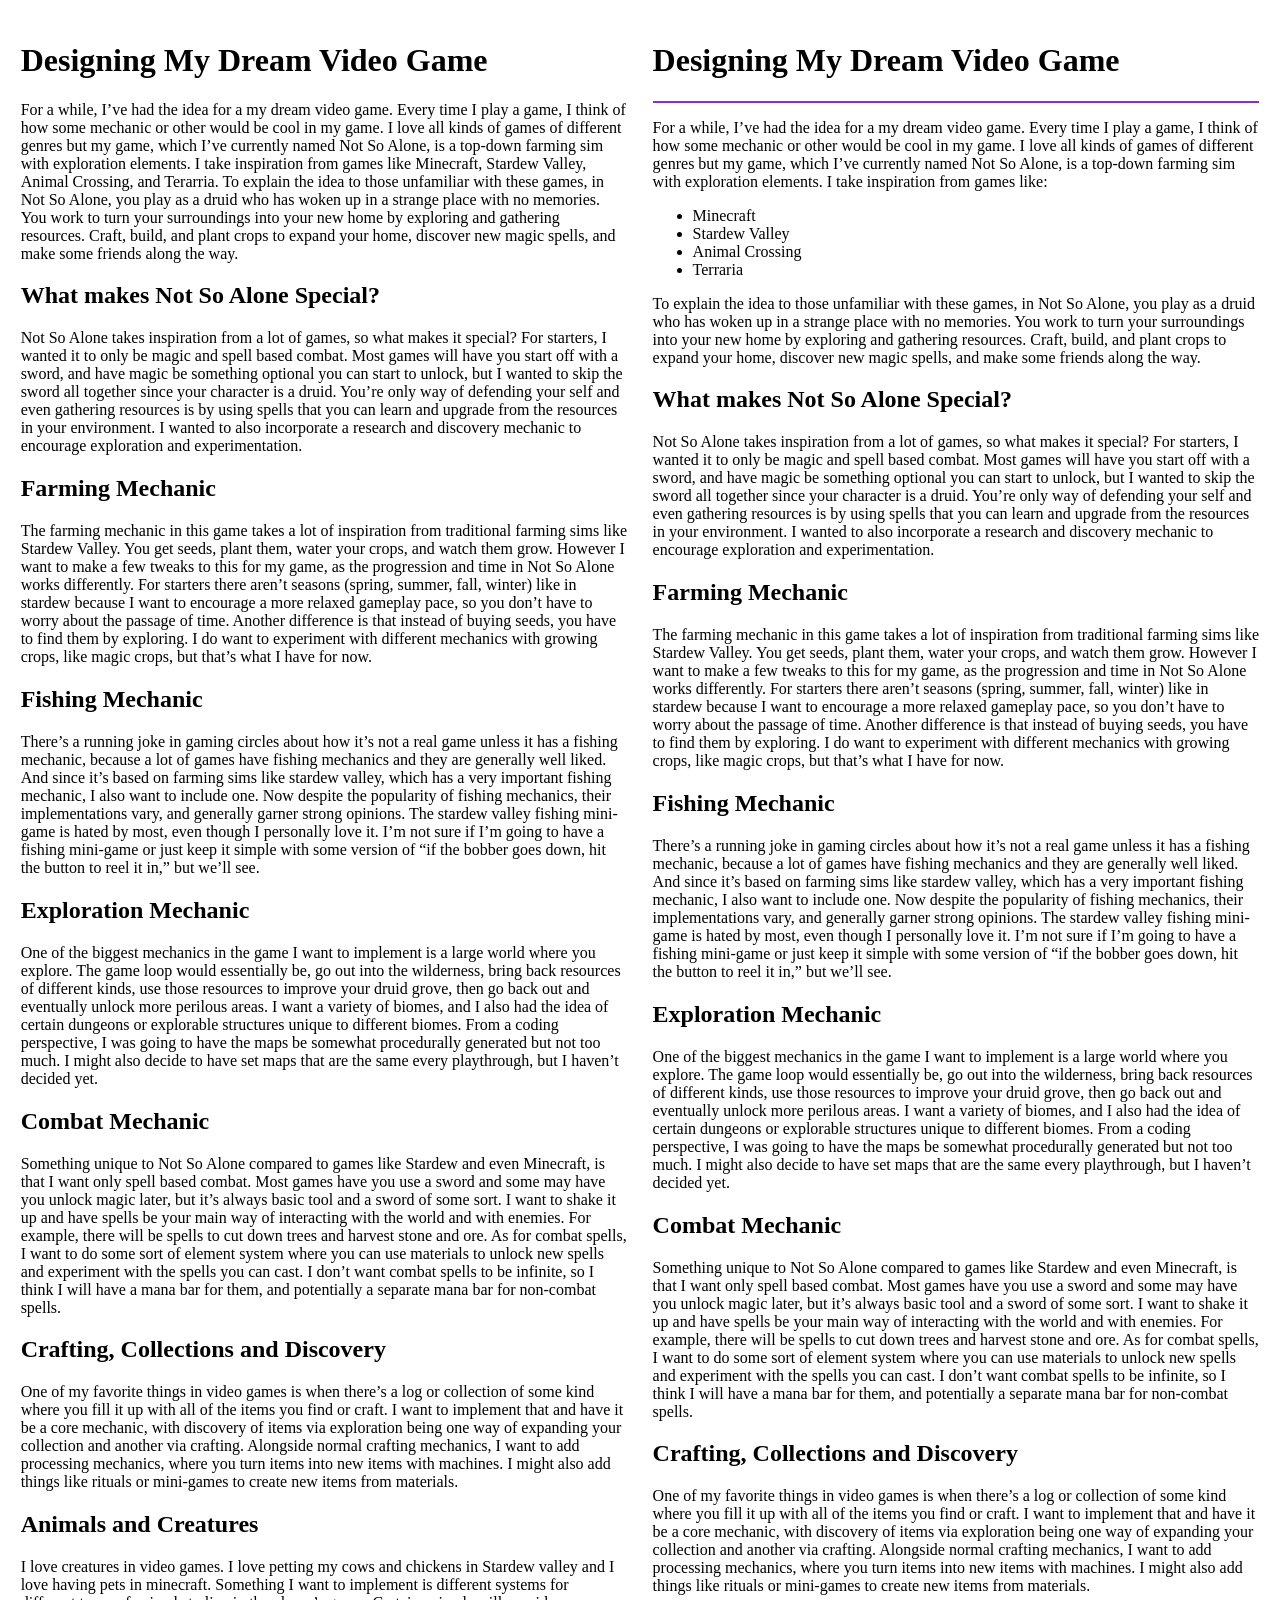
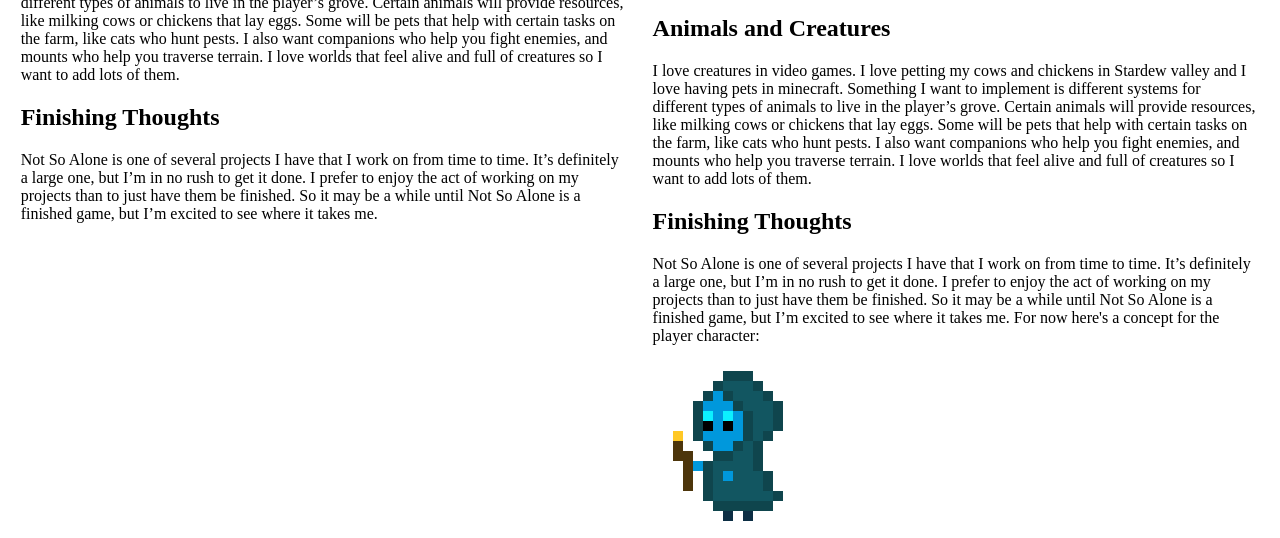
==== notsoalone.html @ 48147784 "more changes" ====
<!DOCTYPE html>
<html lang="en">
    <head>
        <title>Not So Alone</title>
        <style>
            div {
            width: 48%;
            float: left;
            margin: 1%
            }
           hr {
           
            border: 1px solid blueviolet;
            }

        </style>
    </head>
    <body>
        <div>
        <h1>Designing My Dream Video Game</h1>
        <p>For a while, I’ve had the idea for a my dream video game. 
            Every time I play a game, I think of how some mechanic or other would be cool in my game. 
            I love all kinds of games of different genres but my game, which I’ve currently named Not So Alone, is a top-down farming sim with exploration elements. 
            I take inspiration from games like Minecraft, Stardew Valley, Animal Crossing, and Terarria. To explain the idea to those unfamiliar with these games, in Not So Alone, you play as a druid who has woken up in a strange place with no memories. 
            You work to turn your surroundings into your new home by exploring and gathering resources.
            Craft, build, and plant crops to expand your home, discover new magic spells, and make some friends along the way.
        </p>
        <h2>What makes Not So Alone Special?</h2>
        <p>Not So Alone takes inspiration from a lot of games, so what makes it special? For starters, I wanted it to only be magic and spell based combat. 
            Most games will have you start off with a sword, and have magic be something optional you can start to unlock, but I wanted to skip the sword all together since your character is a druid. 
            You’re only way of defending your self and even gathering resources is by using spells that you can learn and upgrade from the resources in your environment.
            I wanted to also incorporate a research and discovery mechanic to encourage exploration and experimentation.
        </p>
        <h2>Farming Mechanic</h2>
        <p>
           The farming mechanic in this game takes a lot of inspiration from traditional farming sims like Stardew Valley.
           You get seeds, plant them, water your crops, and watch them grow.
           However I want to make a few tweaks to this for my game, as the progression and time in Not So Alone works differently.
           For starters there aren’t seasons (spring, summer, fall, winter) like in stardew because I want to encourage a more relaxed gameplay pace, so you don’t have to worry about the passage of time.
           Another difference is that instead of buying seeds, you have to find them by exploring.
           I do want to experiment with different mechanics with growing crops, like magic crops, but that’s what I have for now. 
        </p>
        <h2>Fishing Mechanic</h2>
        <p>
            There’s a running joke in gaming circles about how it’s not a real game unless it has a fishing mechanic, because a lot of games have fishing mechanics and they are generally well liked.
            And since it’s based on farming sims like stardew valley, which has a very important fishing mechanic, I also want to include one.
            Now despite the popularity of fishing mechanics, their implementations vary, and generally garner strong opinions.
            The stardew valley fishing mini-game is hated by most, even though I personally love it.
            I’m not sure if I’m going to have a fishing mini-game or just keep it simple with some version of “if the bobber goes down, hit the button to reel it in,” but we’ll see.
        </p>
        <h2>Exploration Mechanic</h2>
        <p>One of the biggest mechanics in the game I want to implement is a large world where you explore.
            The game loop would essentially be, go out into the wilderness, bring back resources of different kinds, use those resources to improve your druid grove, then go back out and eventually unlock more perilous areas.
            I want a variety of biomes, and I also had the idea of certain dungeons or explorable structures unique to different biomes.
            From a coding perspective, I was going to have the maps be somewhat procedurally generated but not too much.
            I might also decide to have set maps that are the same every playthrough, but I haven’t decided yet.
        </p>
        <h2 >Combat Mechanic</h2>
        <p>
            Something unique to Not So Alone compared to games like Stardew and even Minecraft, is that I want only spell based combat.
            Most games have you use a sword and some may have you unlock magic later, but it’s always basic tool and a sword of some sort.
            I want to shake it up and have spells be your main way of interacting with the world and with enemies.
            For example, there will be spells to cut down trees and harvest stone and ore.
            As for combat spells, I want to do some sort of element system where you can use materials to unlock new spells and experiment with the spells you can cast.
            I don’t want combat spells to be infinite, so I think I will have a mana bar for them, and potentially a separate mana bar for non-combat spells.
        </p>
        <h2>Crafting, Collections and Discovery</h2>
        <p>One of my favorite things in video games is when there’s a log or collection of some kind where you fill it up with all of the items you find or craft.
            I want to implement that and have it be a core mechanic, with discovery of items via exploration being one way of expanding your collection and another via crafting.
            Alongside normal crafting mechanics, I want to add processing mechanics, where you turn items into new items with machines.
            I might also add things like rituals or mini-games to create new items from materials.
        </p>
        <h2>Animals and Creatures</h2>
        <p>
            I love creatures in video games. I love petting my cows and chickens in Stardew valley and I love having pets in minecraft. Something I want to implement is different systems for different types of animals to live in the player’s grove.
            Certain animals will provide resources, like milking cows or chickens that lay eggs.
            Some will be pets that help with certain tasks on the farm, like cats who hunt pests.
            I also want companions who help you fight enemies, and mounts who help you traverse terrain.
            I love worlds that feel alive and full of creatures so I want to add lots of them.
        </p>
        <h2>Finishing Thoughts</h2>
        <p>
            Not So Alone is one of several projects I have that I work on from time to time.
            It’s definitely a large one, but I’m in no rush to get it done.
            I prefer to enjoy the act of working on my projects than to just have them be finished.
            So it may be a while until Not So Alone is a finished game, but I’m excited to see where it takes me.
        </p>
        </div>

        <!-- AFTER STARTS HERE -->

        <div>
        <h1>Designing My Dream Video Game</h1>
        <hr>
        <p>For a while, I’ve had the idea for a my dream video game. 
            Every time I play a game, I think of how some mechanic or other would be cool in my game. 
            I love all kinds of games of different genres but my game, which I’ve currently named Not So Alone, is a top-down farming sim with exploration elements. 
            I take inspiration from games like:
            <ul>
                <li>Minecraft</li>
                <li>Stardew Valley</li>
                <li>Animal Crossing</li>
                <li>Terraria</li>
            </ul>
            To explain the idea to those unfamiliar with these games, in Not So Alone, you play as a druid who has woken up in a strange place with no memories. 
            You work to turn your surroundings into your new home by exploring and gathering resources.
            Craft, build, and plant crops to expand your home, discover new magic spells, and make some friends along the way.
        </p>
        <h2>What makes Not So Alone Special?</h2>
        <p>Not So Alone takes inspiration from a lot of games, so what makes it special? For starters, I wanted it to only be magic and spell based combat. 
            Most games will have you start off with a sword, and have magic be something optional you can start to unlock, but I wanted to skip the sword all together since your character is a druid. 
            You’re only way of defending your self and even gathering resources is by using spells that you can learn and upgrade from the resources in your environment.
            I wanted to also incorporate a research and discovery mechanic to encourage exploration and experimentation.
        </p>
        <h2 >Farming Mechanic</h2>
        <p>The farming mechanic in this game takes a lot of inspiration from traditional farming sims like Stardew Valley.
           You get seeds, plant them, water your crops, and watch them grow.
           However I want to make a few tweaks to this for my game, as the progression and time in Not So Alone works differently.
           For starters there aren’t seasons (spring, summer, fall, winter) like in stardew because I want to encourage a more relaxed gameplay pace, so you don’t have to worry about the passage of time.
           Another difference is that instead of buying seeds, you have to find them by exploring.
           I do want to experiment with different mechanics with growing crops, like magic crops, but that’s what I have for now. 
        </p>
        <h2>Fishing Mechanic</h2>
        <p>There’s a running joke in gaming circles about how it’s not a real game unless it has a fishing mechanic, because a lot of games have fishing mechanics and they are generally well liked.
            And since it’s based on farming sims like stardew valley, which has a very important fishing mechanic, I also want to include one.
            Now despite the popularity of fishing mechanics, their implementations vary, and generally garner strong opinions.
            The stardew valley fishing mini-game is hated by most, even though I personally love it.
            I’m not sure if I’m going to have a fishing mini-game or just keep it simple with some version of “if the bobber goes down, hit the button to reel it in,” but we’ll see.
        </p>
        <h2>Exploration Mechanic</h2>
        <p>One of the biggest mechanics in the game I want to implement is a large world where you explore.
            The game loop would essentially be, go out into the wilderness, bring back resources of different kinds, use those resources to improve your druid grove, then go back out and eventually unlock more perilous areas.
            I want a variety of biomes, and I also had the idea of certain dungeons or explorable structures unique to different biomes.
            From a coding perspective, I was going to have the maps be somewhat procedurally generated but not too much.
            I might also decide to have set maps that are the same every playthrough, but I haven’t decided yet.
        </p>
        <h2>Combat Mechanic</h2>
        <p>Something unique to Not So Alone compared to games like Stardew and even Minecraft, is that I want only spell based combat.
            Most games have you use a sword and some may have you unlock magic later, but it’s always basic tool and a sword of some sort.
            I want to shake it up and have spells be your main way of interacting with the world and with enemies.
            For example, there will be spells to cut down trees and harvest stone and ore.
            As for combat spells, I want to do some sort of element system where you can use materials to unlock new spells and experiment with the spells you can cast.
            I don’t want combat spells to be infinite, so I think I will have a mana bar for them, and potentially a separate mana bar for non-combat spells.
        </p>
        <h2>Crafting, Collections and Discovery</h2>
        <p>One of my favorite things in video games is when there’s a log or collection of some kind where you fill it up with all of the items you find or craft.
            I want to implement that and have it be a core mechanic, with discovery of items via exploration being one way of expanding your collection and another via crafting.
            Alongside normal crafting mechanics, I want to add processing mechanics, where you turn items into new items with machines.
            I might also add things like rituals or mini-games to create new items from materials.
        </p>
        <h2>Animals and Creatures</h2>
        <p>I love creatures in video games. I love petting my cows and chickens in Stardew valley and I love having pets in minecraft. Something I want to implement is different systems for different types of animals to live in the player’s grove.
                Certain animals will provide resources, like milking cows or chickens that lay eggs.
            Some will be pets that help with certain tasks on the farm, like cats who hunt pests.
            I also want companions who help you fight enemies, and mounts who help you traverse terrain.
            I love worlds that feel alive and full of creatures so I want to add lots of them.
        </p>
        <h2>Finishing Thoughts</h2>
        <p>
            Not So Alone is one of several projects I have that I work on from time to time.
            It’s definitely a large one, but I’m in no rush to get it done.
            I prefer to enjoy the act of working on my projects than to just have them be finished.
            So it may be a while until Not So Alone is a finished game, but I’m excited to see where it takes me.
            For now here's a concept for the player character:
        </p>
        <img src="images/lildruid16xtest.gif" alt="Little Druid"/>
        </div>
    </body>
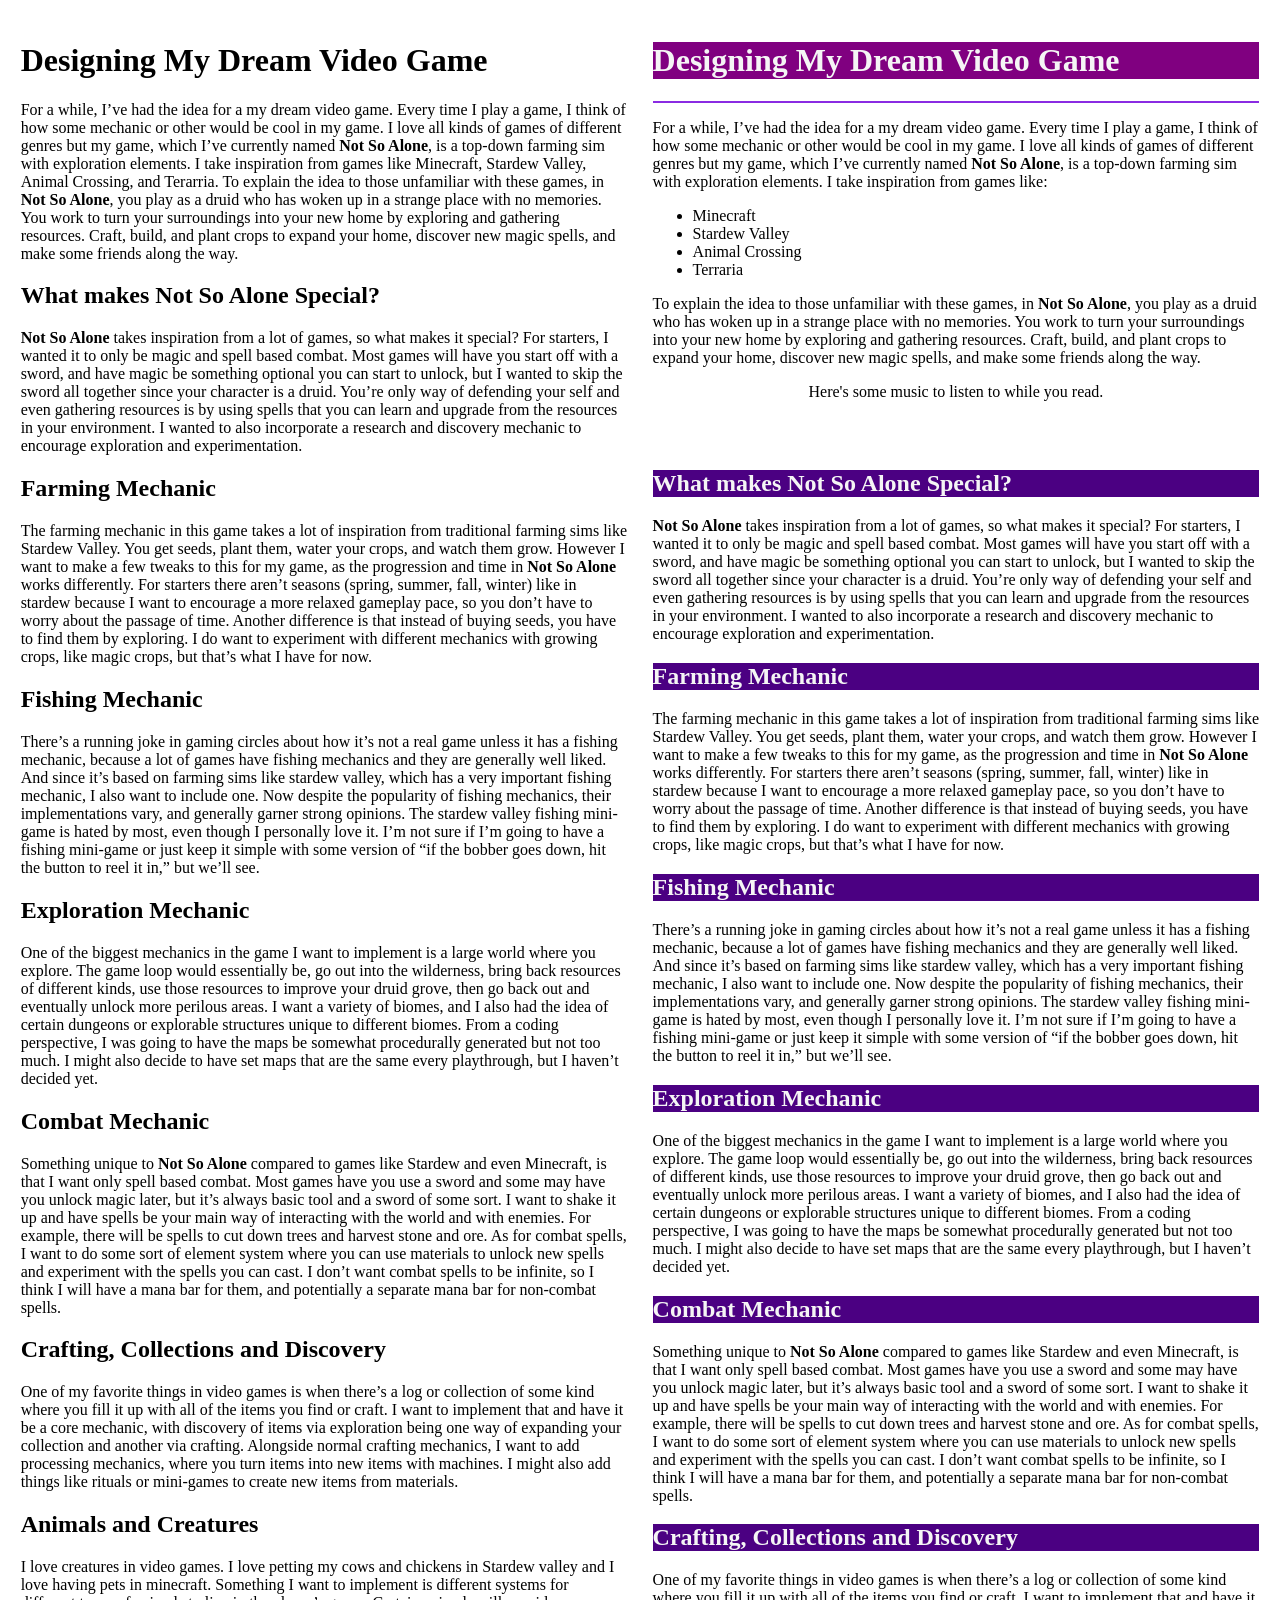
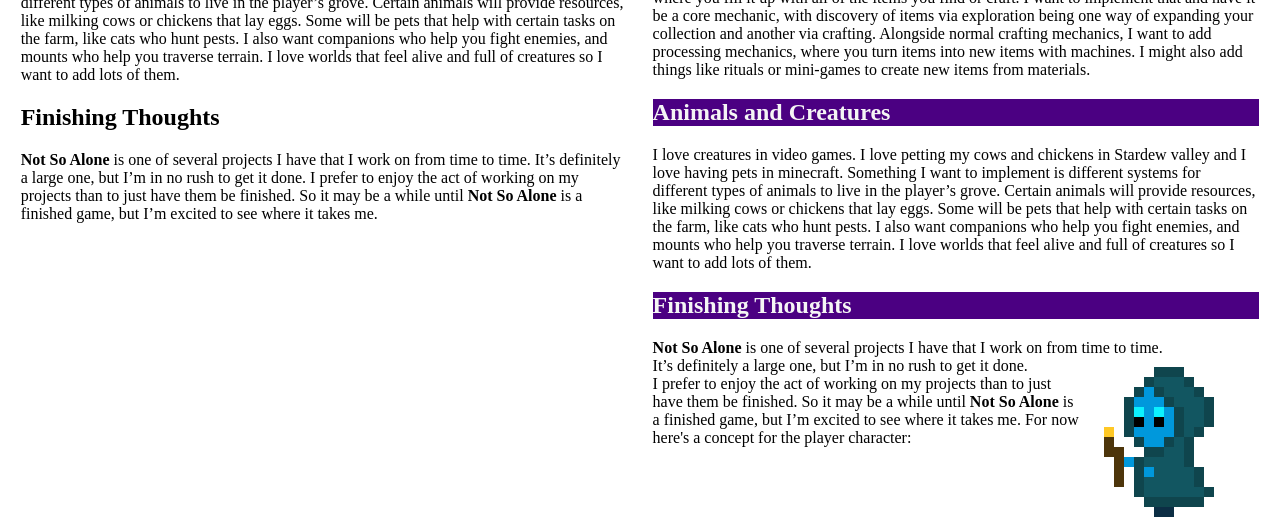
==== commit 4d043175: "finish assign 13" ====
--- a/notsoalone.html
+++ b/notsoalone.html
@@ -12,7 +12,18 @@
            
             border: 1px solid blueviolet;
             }
-
+            .secondh1{
+                background-color: purple;
+                color:whitesmoke;
+            }
+            .secondh2{
+                color:whitesmoke;
+                background-color:indigo;
+            }
+             .imageright {
+            float: right;
+            margin-right: 15px;
+            }   
         </style>
     </head>
     <body>
@@ -20,13 +31,13 @@
         <h1>Designing My Dream Video Game</h1>
         <p>For a while, I’ve had the idea for a my dream video game. 
             Every time I play a game, I think of how some mechanic or other would be cool in my game. 
-            I love all kinds of games of different genres but my game, which I’ve currently named Not So Alone, is a top-down farming sim with exploration elements. 
-            I take inspiration from games like Minecraft, Stardew Valley, Animal Crossing, and Terarria. To explain the idea to those unfamiliar with these games, in Not So Alone, you play as a druid who has woken up in a strange place with no memories. 
+            I love all kinds of games of different genres but my game, which I’ve currently named <strong>Not So Alone</strong>, is a top-down farming sim with exploration elements. 
+            I take inspiration from games like Minecraft, Stardew Valley, Animal Crossing, and Terarria. To explain the idea to those unfamiliar with these games, in <strong>Not So Alone</strong>, you play as a druid who has woken up in a strange place with no memories. 
             You work to turn your surroundings into your new home by exploring and gathering resources.
             Craft, build, and plant crops to expand your home, discover new magic spells, and make some friends along the way.
         </p>
-        <h2>What makes Not So Alone Special?</h2>
-        <p>Not So Alone takes inspiration from a lot of games, so what makes it special? For starters, I wanted it to only be magic and spell based combat. 
+        <h2>What makes <strong>Not So Alone</strong> Special?</h2>
+        <p><strong>Not So Alone</strong> takes inspiration from a lot of games, so what makes it special? For starters, I wanted it to only be magic and spell based combat. 
             Most games will have you start off with a sword, and have magic be something optional you can start to unlock, but I wanted to skip the sword all together since your character is a druid. 
             You’re only way of defending your self and even gathering resources is by using spells that you can learn and upgrade from the resources in your environment.
             I wanted to also incorporate a research and discovery mechanic to encourage exploration and experimentation.
@@ -35,7 +46,7 @@
         <p>
            The farming mechanic in this game takes a lot of inspiration from traditional farming sims like Stardew Valley.
            You get seeds, plant them, water your crops, and watch them grow.
-           However I want to make a few tweaks to this for my game, as the progression and time in Not So Alone works differently.
+           However I want to make a few tweaks to this for my game, as the progression and time in <strong>Not So Alone</strong> works differently.
            For starters there aren’t seasons (spring, summer, fall, winter) like in stardew because I want to encourage a more relaxed gameplay pace, so you don’t have to worry about the passage of time.
            Another difference is that instead of buying seeds, you have to find them by exploring.
            I do want to experiment with different mechanics with growing crops, like magic crops, but that’s what I have for now. 
@@ -57,7 +68,7 @@
         </p>
         <h2 >Combat Mechanic</h2>
         <p>
-            Something unique to Not So Alone compared to games like Stardew and even Minecraft, is that I want only spell based combat.
+            Something unique to <strong>Not So Alone</strong> compared to games like Stardew and even Minecraft, is that I want only spell based combat.
             Most games have you use a sword and some may have you unlock magic later, but it’s always basic tool and a sword of some sort.
             I want to shake it up and have spells be your main way of interacting with the world and with enemies.
             For example, there will be spells to cut down trees and harvest stone and ore.
@@ -80,21 +91,21 @@
         </p>
         <h2>Finishing Thoughts</h2>
         <p>
-            Not So Alone is one of several projects I have that I work on from time to time.
+            <strong>Not So Alone</strong> is one of several projects I have that I work on from time to time.
             It’s definitely a large one, but I’m in no rush to get it done.
             I prefer to enjoy the act of working on my projects than to just have them be finished.
-            So it may be a while until Not So Alone is a finished game, but I’m excited to see where it takes me.
+            So it may be a while until <strong>Not So Alone</strong> is a finished game, but I’m excited to see where it takes me.
         </p>
         </div>
 
         <!-- AFTER STARTS HERE -->
 
         <div>
-        <h1>Designing My Dream Video Game</h1>
+        <h1 class="secondh1">Designing My Dream Video Game</h1>
         <hr>
         <p>For a while, I’ve had the idea for a my dream video game. 
             Every time I play a game, I think of how some mechanic or other would be cool in my game. 
-            I love all kinds of games of different genres but my game, which I’ve currently named Not So Alone, is a top-down farming sim with exploration elements. 
+            I love all kinds of games of different genres but my game, which I’ve currently named <strong>Not So Alone</strong>, is a top-down farming sim with exploration elements. 
             I take inspiration from games like:
             <ul>
                 <li>Minecraft</li>
@@ -102,67 +113,70 @@
                 <li>Animal Crossing</li>
                 <li>Terraria</li>
             </ul>
-            To explain the idea to those unfamiliar with these games, in Not So Alone, you play as a druid who has woken up in a strange place with no memories. 
+            To explain the idea to those unfamiliar with these games, in <strong>Not So Alone</strong>, you play as a druid who has woken up in a strange place with no memories. 
             You work to turn your surroundings into your new home by exploring and gathering resources.
             Craft, build, and plant crops to expand your home, discover new magic spells, and make some friends along the way.
         </p>
-        <h2>What makes Not So Alone Special?</h2>
-        <p>Not So Alone takes inspiration from a lot of games, so what makes it special? For starters, I wanted it to only be magic and spell based combat. 
+        <p style="text-align: center;"> Here's some music to listen to while you read.</p>
+        <iframe src="https://archive.org/embed/stardew-valley-ost/13+Summer+(Nature's+Crescendo).mp3" width="500" height="30" frameborder="0" webkitallowfullscreen="true" mozallowfullscreen="true" allowfullscreen></iframe>
+        <h2 class="secondh2">What makes <strong>Not So Alone</strong> Special?</h2>
+        <p><strong>Not So Alone</strong> takes inspiration from a lot of games, so what makes it special? For starters, I wanted it to only be magic and spell based combat. 
             Most games will have you start off with a sword, and have magic be something optional you can start to unlock, but I wanted to skip the sword all together since your character is a druid. 
             You’re only way of defending your self and even gathering resources is by using spells that you can learn and upgrade from the resources in your environment.
             I wanted to also incorporate a research and discovery mechanic to encourage exploration and experimentation.
         </p>
-        <h2 >Farming Mechanic</h2>
+        <h2 class="secondh2">Farming Mechanic</h2>
         <p>The farming mechanic in this game takes a lot of inspiration from traditional farming sims like Stardew Valley.
            You get seeds, plant them, water your crops, and watch them grow.
-           However I want to make a few tweaks to this for my game, as the progression and time in Not So Alone works differently.
+           However I want to make a few tweaks to this for my game, as the progression and time in <strong>Not So Alone</strong> works differently.
            For starters there aren’t seasons (spring, summer, fall, winter) like in stardew because I want to encourage a more relaxed gameplay pace, so you don’t have to worry about the passage of time.
            Another difference is that instead of buying seeds, you have to find them by exploring.
            I do want to experiment with different mechanics with growing crops, like magic crops, but that’s what I have for now. 
         </p>
-        <h2>Fishing Mechanic</h2>
+        <h2 class="secondh2">Fishing Mechanic</h2>
         <p>There’s a running joke in gaming circles about how it’s not a real game unless it has a fishing mechanic, because a lot of games have fishing mechanics and they are generally well liked.
             And since it’s based on farming sims like stardew valley, which has a very important fishing mechanic, I also want to include one.
             Now despite the popularity of fishing mechanics, their implementations vary, and generally garner strong opinions.
             The stardew valley fishing mini-game is hated by most, even though I personally love it.
             I’m not sure if I’m going to have a fishing mini-game or just keep it simple with some version of “if the bobber goes down, hit the button to reel it in,” but we’ll see.
         </p>
-        <h2>Exploration Mechanic</h2>
+        <h2 class="secondh2">Exploration Mechanic</h2>
         <p>One of the biggest mechanics in the game I want to implement is a large world where you explore.
             The game loop would essentially be, go out into the wilderness, bring back resources of different kinds, use those resources to improve your druid grove, then go back out and eventually unlock more perilous areas.
             I want a variety of biomes, and I also had the idea of certain dungeons or explorable structures unique to different biomes.
             From a coding perspective, I was going to have the maps be somewhat procedurally generated but not too much.
             I might also decide to have set maps that are the same every playthrough, but I haven’t decided yet.
         </p>
-        <h2>Combat Mechanic</h2>
-        <p>Something unique to Not So Alone compared to games like Stardew and even Minecraft, is that I want only spell based combat.
+        <h2 class="secondh2">Combat Mechanic</h2>
+        <p>Something unique to <strong>Not So Alone</strong> compared to games like Stardew and even Minecraft, is that I want only spell based combat.
             Most games have you use a sword and some may have you unlock magic later, but it’s always basic tool and a sword of some sort.
             I want to shake it up and have spells be your main way of interacting with the world and with enemies.
             For example, there will be spells to cut down trees and harvest stone and ore.
             As for combat spells, I want to do some sort of element system where you can use materials to unlock new spells and experiment with the spells you can cast.
             I don’t want combat spells to be infinite, so I think I will have a mana bar for them, and potentially a separate mana bar for non-combat spells.
         </p>
-        <h2>Crafting, Collections and Discovery</h2>
+        <h2 class="secondh2">Crafting, Collections and Discovery</h2>
         <p>One of my favorite things in video games is when there’s a log or collection of some kind where you fill it up with all of the items you find or craft.
             I want to implement that and have it be a core mechanic, with discovery of items via exploration being one way of expanding your collection and another via crafting.
             Alongside normal crafting mechanics, I want to add processing mechanics, where you turn items into new items with machines.
             I might also add things like rituals or mini-games to create new items from materials.
         </p>
-        <h2>Animals and Creatures</h2>
+        <h2 class="secondh2">Animals and Creatures</h2>
         <p>I love creatures in video games. I love petting my cows and chickens in Stardew valley and I love having pets in minecraft. Something I want to implement is different systems for different types of animals to live in the player’s grove.
                 Certain animals will provide resources, like milking cows or chickens that lay eggs.
             Some will be pets that help with certain tasks on the farm, like cats who hunt pests.
             I also want companions who help you fight enemies, and mounts who help you traverse terrain.
             I love worlds that feel alive and full of creatures so I want to add lots of them.
         </p>
-        <h2>Finishing Thoughts</h2>
+        <h2 class="secondh2">Finishing Thoughts</h2>
         <p>
-            Not So Alone is one of several projects I have that I work on from time to time.
-            It’s definitely a large one, but I’m in no rush to get it done.
+            <strong>Not So Alone</strong> is one of several projects I have that I work on from time to time.<br>
+            It’s definitely a large one, but I’m in no rush to get it done. <img src="images/lildruid16xtest.gif" alt="Little Druid" class="imageright"/><br>
             I prefer to enjoy the act of working on my projects than to just have them be finished.
-            So it may be a while until Not So Alone is a finished game, but I’m excited to see where it takes me.
+            So it may be a while until <strong>Not So Alone</strong> is a finished game, but I’m excited to see where it takes me.
             For now here's a concept for the player character:
         </p>
-        <img src="images/lildruid16xtest.gif" alt="Little Druid"/>
+        
         </div>
-    </body>+    </body>
+    </html>
